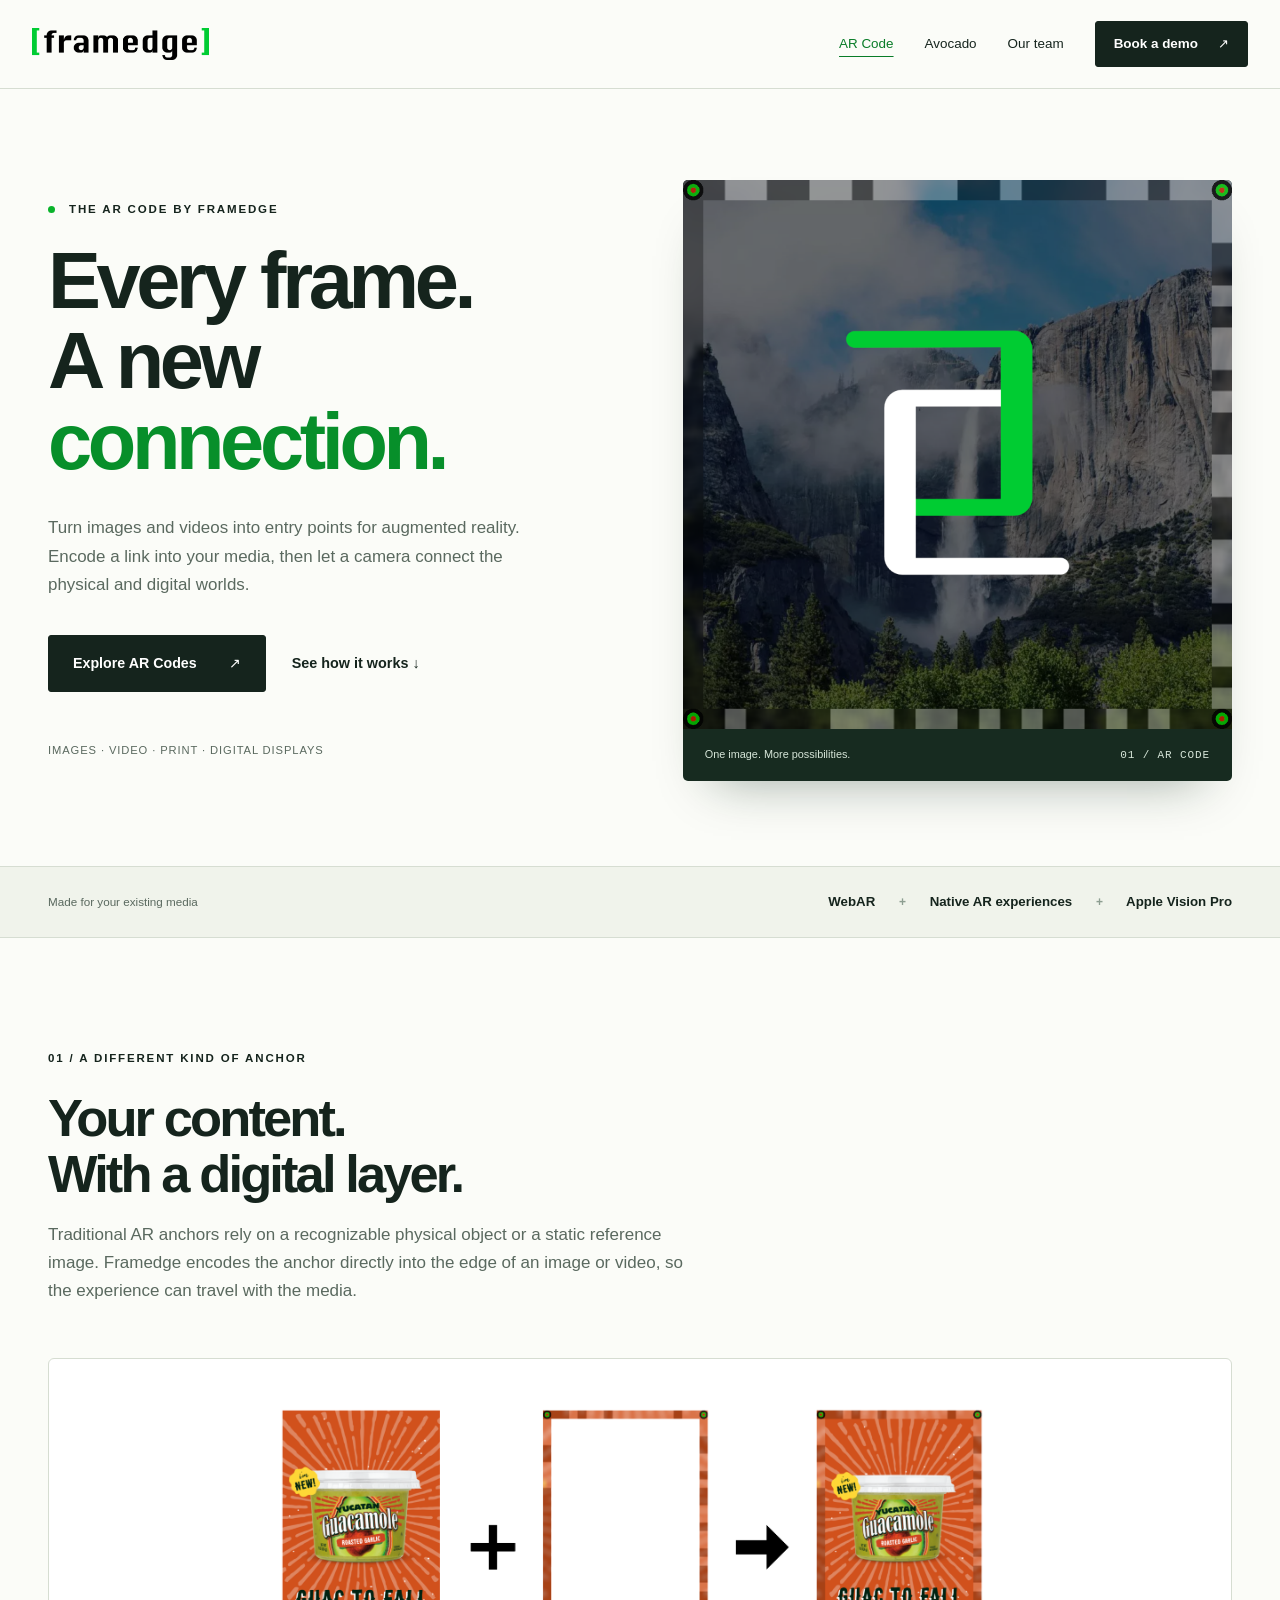
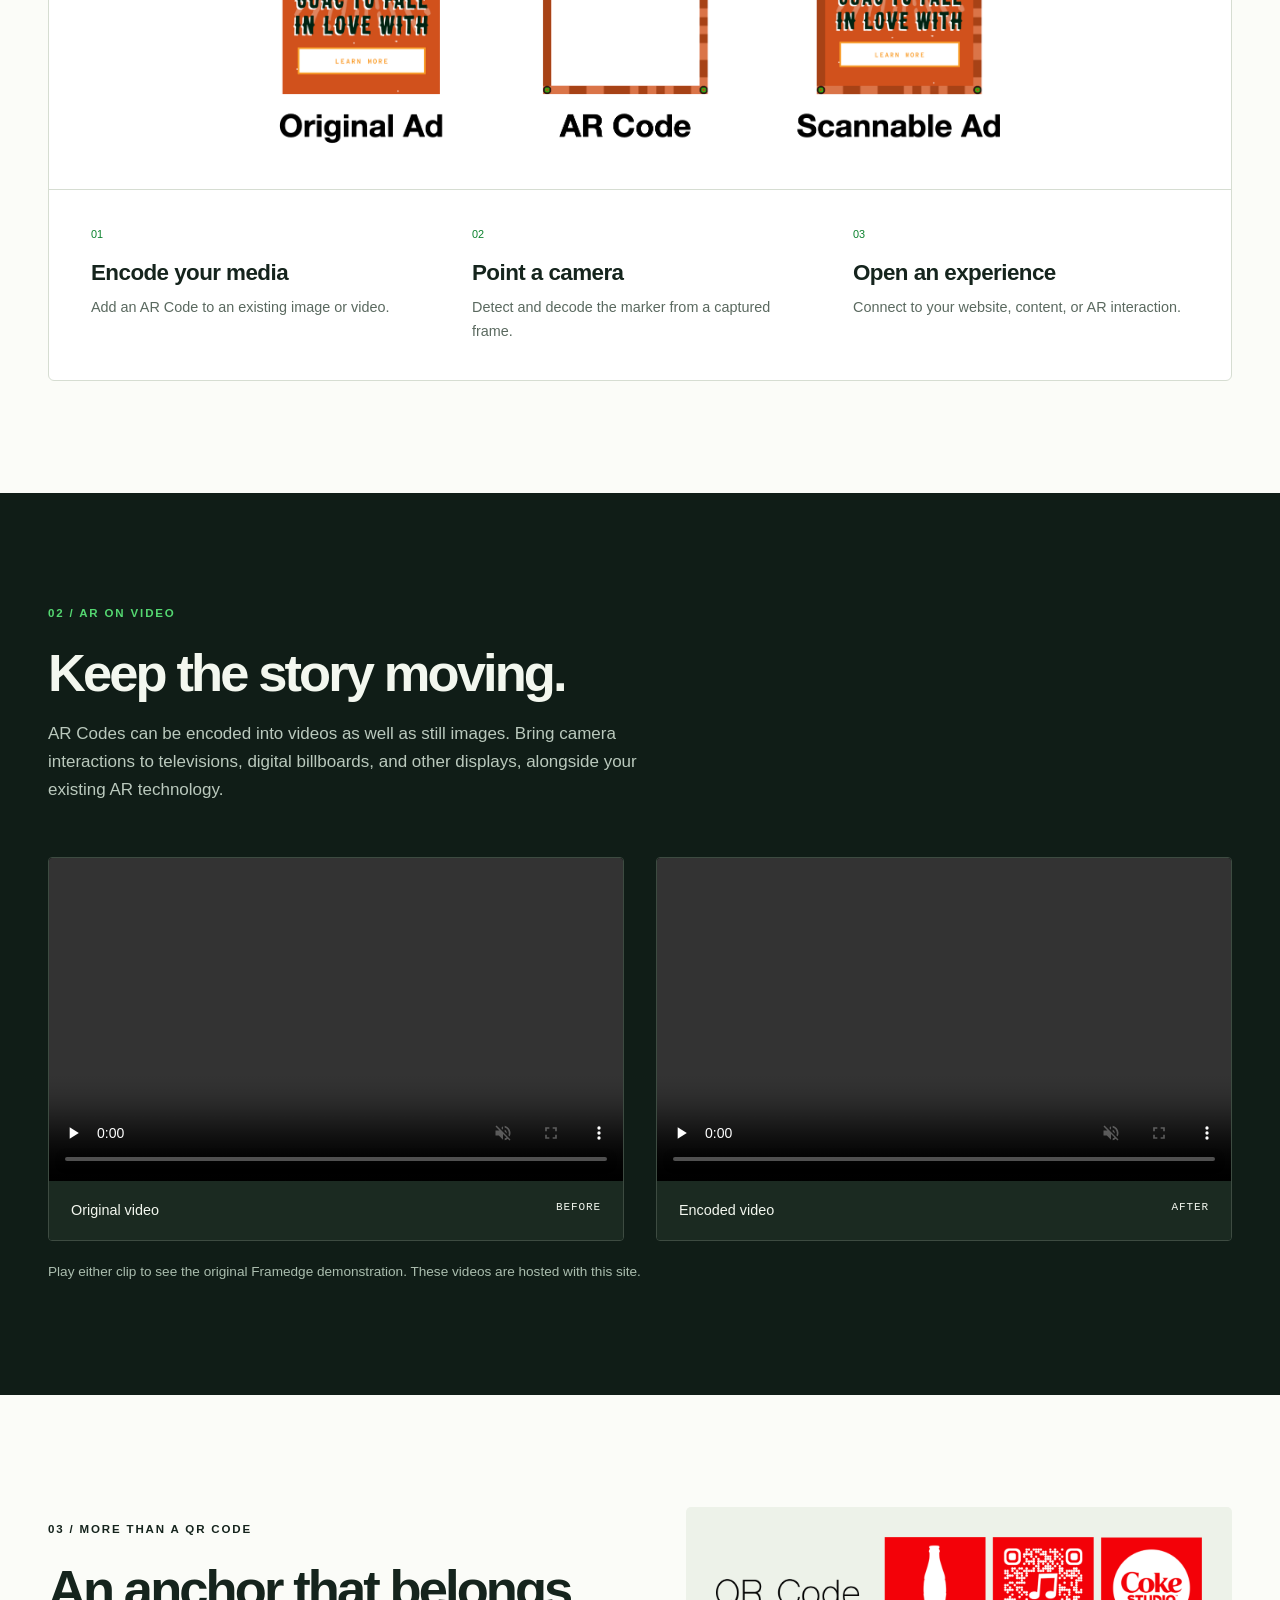
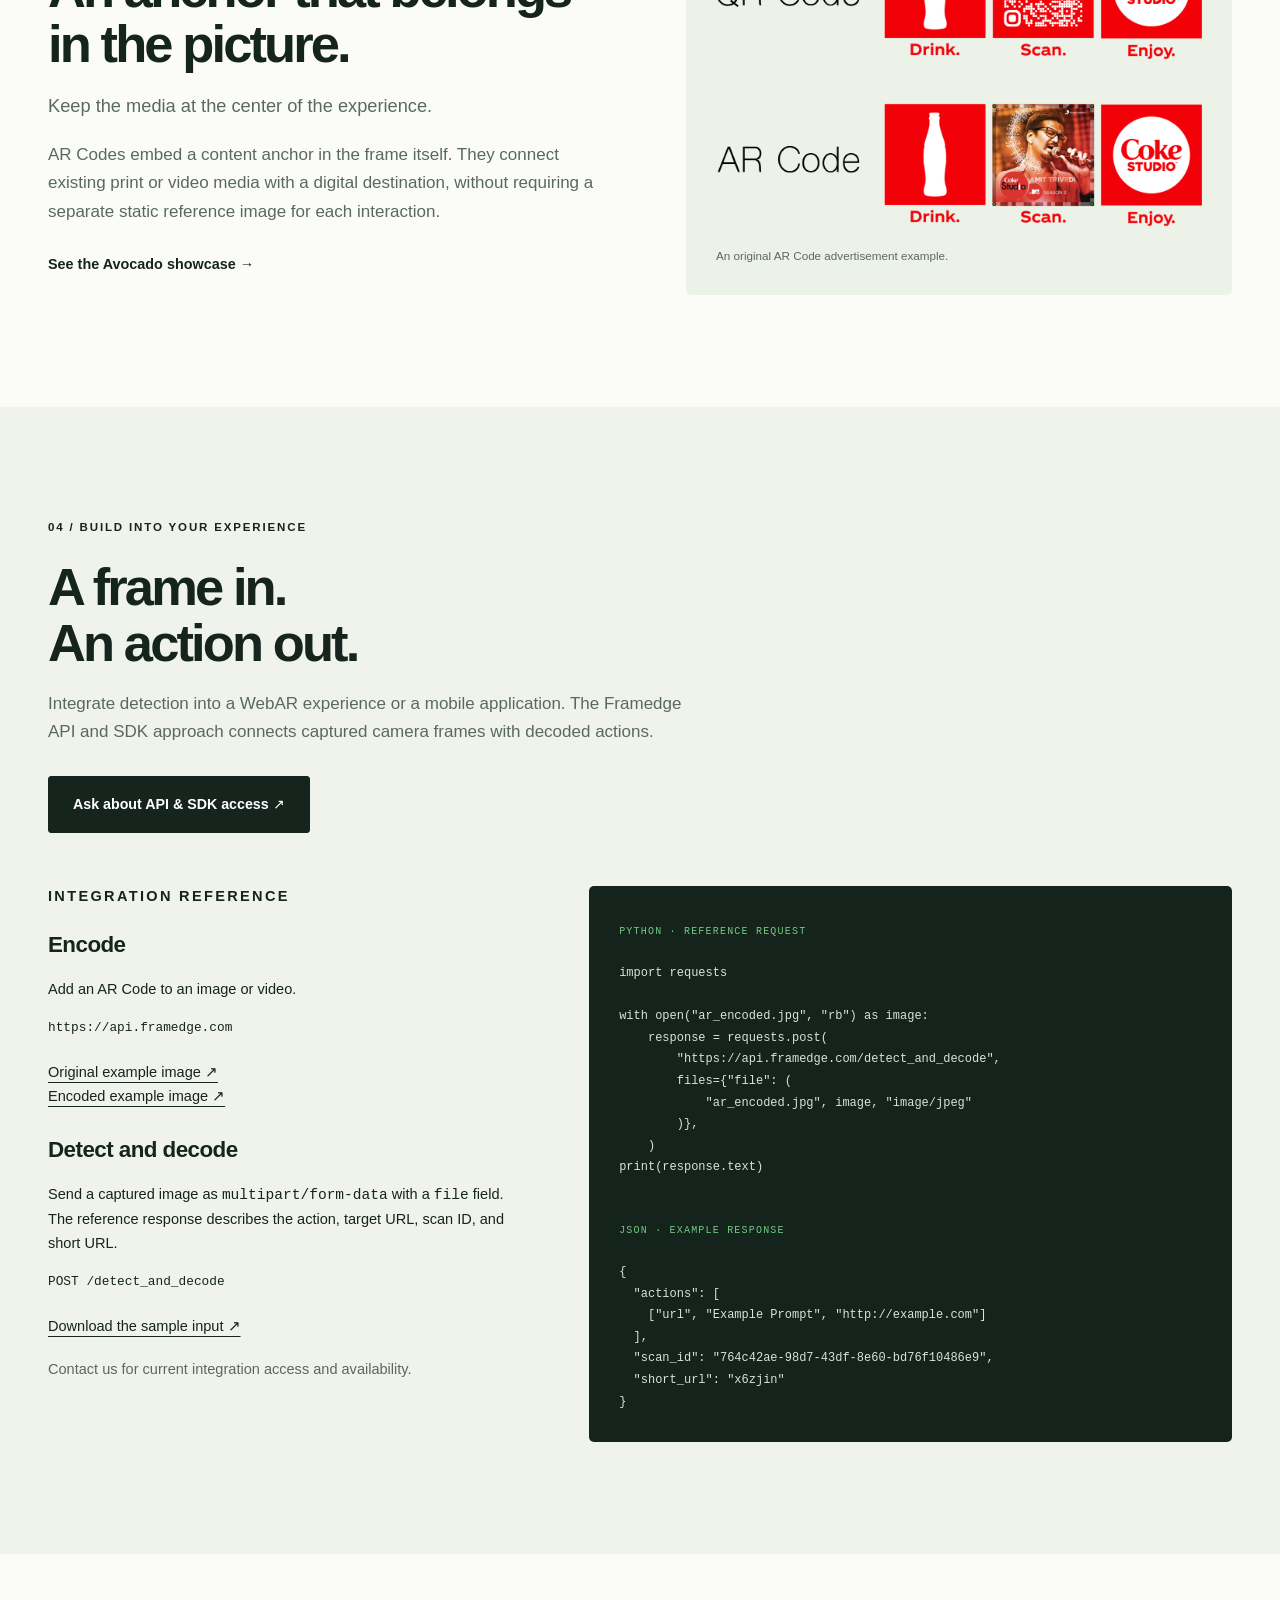
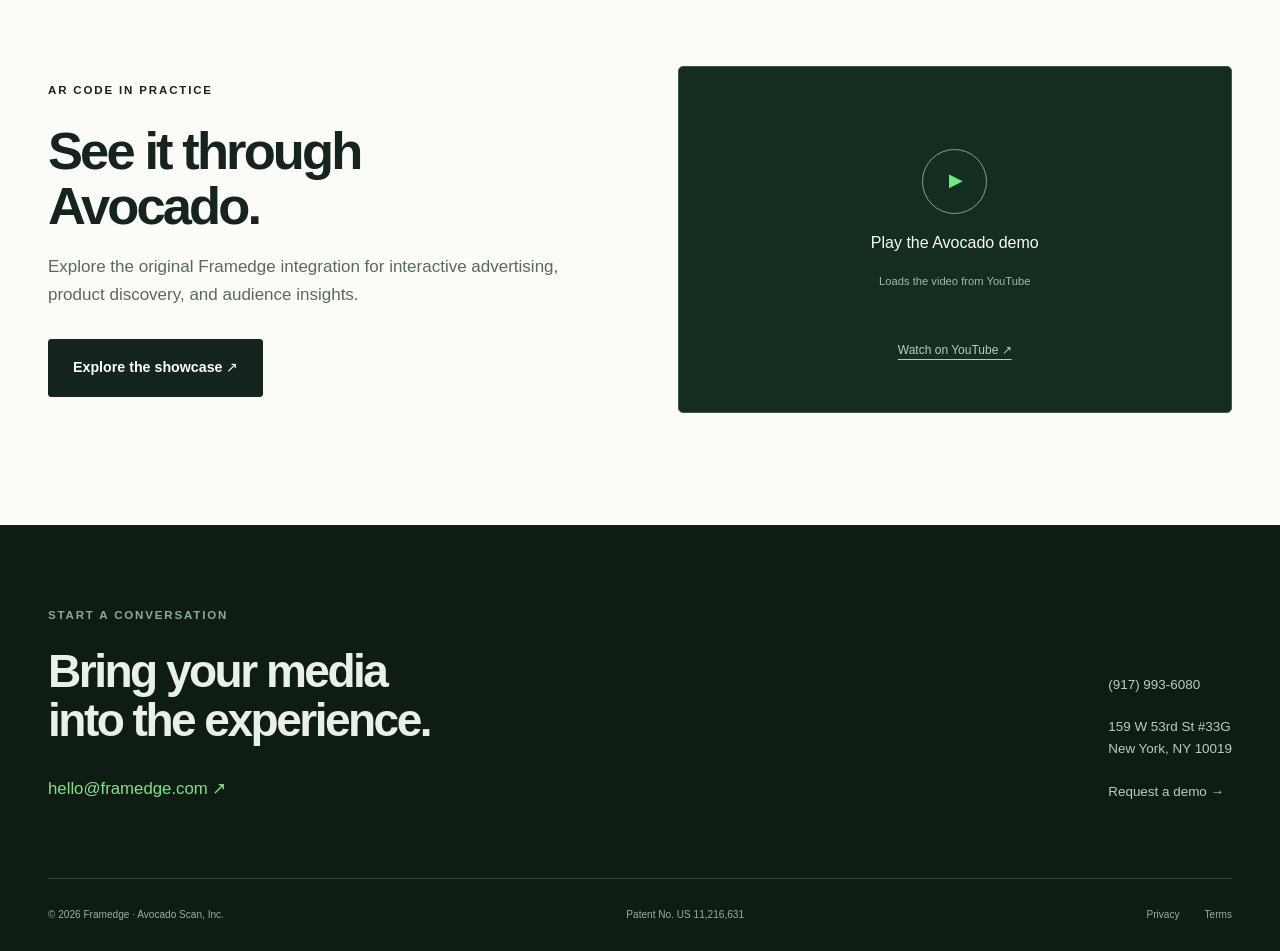
==== index.html @ f7876677 "Migrate Framedge website from Squarespace to static GitHub Pages" ====
<!doctype html>
<html lang="en"><head><meta charset="utf-8"><meta name="viewport" content="width=device-width,initial-scale=1">
<title>Framedge — The AR Code</title><meta name="description" content="Connect images, videos, and physical media to digital experiences with Framedge AR Codes.">
<link rel="canonical" href="https://framedge.com/"><meta property="og:title" content="Framedge — The AR Code"><meta property="og:description" content="Connect images, videos, and physical media to digital experiences with Framedge AR Codes."><meta property="og:type" content="website"><meta property="og:url" content="https://framedge.com/"><meta property="og:image" content="https://framedge.com/assets/348a2858-framedge.png">
<meta name="theme-color" content="#101d17"><link rel="icon" href="./assets/favicon.svg" type="image/svg+xml"><link rel="stylesheet" href="./assets/site.css"><script src="./assets/site.js" defer></script></head>
<body><a class="skip" href="#main">Skip to content</a><header class="site-header"><div class="nav-wrap"><a class="brand" href="./" aria-label="Framedge home"><img src="./assets/edf0d849-fram.png" alt="Framedge" width="177" height="32"></a><button class="menu-toggle" aria-expanded="false" aria-controls="main-nav">Menu <span aria-hidden="true">＋</span></button><nav id="main-nav" aria-label="Main navigation"><a href="./" aria-current="page">AR Code</a><a href="./avocado/">Avocado</a><a href="./team/">Our team</a><a class="button small" href="./demo/">Book a demo <span aria-hidden="true">↗</span></a></nav></div></header>
<main id="main" class="">
<section class="hero wrap"><div class="hero-copy"><p class="eyebrow"><span class="status-dot"></span> The AR Code by Framedge</p><h1>Every frame.<br>A new <em>connection.</em></h1><p class="hero-lead">Turn images and videos into entry points for augmented reality. Encode a link into your media, then let a camera connect the physical and digital worlds.</p><div class="actions"><a class="button" href="./demo/">Explore AR Codes <span aria-hidden="true">↗</span></a><a class="text-link" href="#how-it-works">See how it works <span aria-hidden="true">↓</span></a></div><div class="hero-note">Images · Video · Print · Digital displays</div></div><figure class="hero-visual"><img class="hero-image" src="./assets/348a2858-framedge.png" alt="AR Code example over a Yosemite landscape" loading="eager" decoding="async"><figcaption><span class="scan-corner"></span><span>One image. More possibilities.</span><span class="mono">01 / AR CODE</span></figcaption></figure></section>
<div class="compatibility"><div class="wrap"><span>Made for your existing media</span><p>WebAR <b>+</b> Native AR experiences <b>+</b> Apple Vision Pro</p></div></div>
<section id="how-it-works" class="section wrap"><div class="section-intro"><p class="eyebrow">01 / A different kind of anchor</p><h2>Your content.<br>With a digital layer.</h2><p>Traditional AR anchors rely on a recognizable physical object or a static reference image. Framedge encodes the anchor directly into the edge of an image or video, so the experience can travel with the media.</p></div><div class="diagram-panel"><img class="" src="./assets/99aceecc-arcode_diagram.001.png" alt="AR Code diagram showing visual encoding in the edge of a frame" loading="lazy" decoding="async"><div class="steps"><div><span>01</span><h3>Encode your media</h3><p>Add an AR Code to an existing image or video.</p></div><div><span>02</span><h3>Point a camera</h3><p>Detect and decode the marker from a captured frame.</p></div><div><span>03</span><h3>Open an experience</h3><p>Connect to your website, content, or AR interaction.</p></div></div></div></section>
<section class="section dark"><div class="wrap"><div class="section-intro wide"><p class="eyebrow">02 / AR on video</p><h2>Keep the story moving.</h2><p>AR Codes can be encoded into videos as well as still images. Bring camera interactions to televisions, digital billboards, and other displays, alongside your existing AR technology.</p></div><div class="comparison"><figure><video controls muted loop playsinline preload="none" aria-label="Original demonstration video"><source src="./assets/original-demo.mp4" type="video/mp4"></video><figcaption><span>Original video</span><span class="mono">BEFORE</span></figcaption></figure><figure><video controls muted loop playsinline preload="none" aria-label="The same demonstration with an AR Code"><source src="./assets/encoded-demo.mp4" type="video/mp4"></video><figcaption><span>Encoded video</span><span class="mono">AFTER</span></figcaption></figure></div><p class="media-note">Play either clip to see the original Framedge demonstration. These videos are hosted with this site.</p></div></section>
<section class="section wrap split"><div><p class="eyebrow">03 / More than a QR Code</p><h2>An anchor that belongs<br>in the picture.</h2><p class="lead">Keep the media at the center of the experience.</p><p>AR Codes embed a content anchor in the frame itself. They connect existing print or video media with a digital destination, without requiring a separate static reference image for each interaction.</p><a class="text-link" href="./avocado/">See the Avocado showcase →</a></div><figure class="light-panel"><img class="" src="./assets/918d2b0e-coke_ad.png" alt="An advertisement with an AR Code encoded around its border" loading="lazy" decoding="async"><figcaption>An original AR Code advertisement example.</figcaption></figure></section>
<section id="integration" class="section muted"><div class="wrap"><div class="section-intro"><p class="eyebrow">04 / Build into your experience</p><h2>A frame in.<br>An action out.</h2><p>Integrate detection into a WebAR experience or a mobile application. The Framedge API and SDK approach connects captured camera frames with decoded actions.</p><a class="button" href="./demo/">Ask about API & SDK access ↗</a></div><div class="reference"><div><p class="eyebrow">Integration reference</p><h3>Encode</h3><p>Add an AR Code to an image or video.</p><code>https://api.framedge.com</code><p><a href="./s/coke.jpg">Original example image ↗</a><br><a href="./s/coke_encoded.png">Encoded example image ↗</a></p><h3>Detect and decode</h3><p>Send a captured image as <code>multipart/form-data</code> with a <code>file</code> field. The reference response describes the action, target URL, scan ID, and short URL.</p><code>POST /detect_and_decode</code><p><a href="./s/ar_encoded.jpg">Download the sample input ↗</a></p><p class="small-note">Contact us for current integration access and availability.</p></div><div class="code-panel"><span class="code-label">PYTHON · REFERENCE REQUEST</span><pre><code>import requests

with open("ar_encoded.jpg", "rb") as image:
    response = requests.post(
        "https://api.framedge.com/detect_and_decode",
        files={"file": (
            "ar_encoded.jpg", image, "image/jpeg"
        )},
    )
print(response.text)</code></pre><span class="code-label">JSON · EXAMPLE RESPONSE</span><pre><code>{
  "actions": [
    ["url", "Example Prompt", "http://example.com"]
  ],
  "scan_id": "764c42ae-98d7-43df-8e60-bd76f10486e9",
  "short_url": "x6zjin"
}</code></pre></div></div></div></section>
<section class="section wrap showcase"><div><p class="eyebrow">AR Code in practice</p><h2>See it through<br>Avocado.</h2><p>Explore the original Framedge integration for interactive advertising, product discovery, and audience insights.</p><a class="button" href="./avocado/">Explore the showcase ↗</a></div><div class="youtube-facade" data-video="AAeJIdWyFF8"><button class="play-demo" type="button"><span class="play-icon" aria-hidden="true">▶</span><span>Play the Avocado demo</span><small>Loads the video from YouTube</small></button><a href="https://www.youtube.com/watch?v=AAeJIdWyFF8" target="_blank" rel="noopener">Watch on YouTube ↗</a></div></section>
</main>
<footer class="site-footer"><div class="footer-top"><div><p class="eyebrow">Start a conversation</p><h2>Bring your media<br>into the experience.</h2><a class="footer-email" href="mailto:hello@framedge.com">hello@framedge.com ↗</a></div><div class="footer-contact"><a href="tel:+19179936080">(917) 993-6080</a><p>159 W 53rd St #33G<br>New York, NY 10019</p><a href="./demo/">Request a demo →</a></div></div><div class="footer-bottom"><span>© 2026 Framedge · Avocado Scan, Inc.</span><span>Patent No. US 11,216,631</span><div><a href="./privacy/">Privacy</a><a href="./terms/">Terms</a></div></div></footer></body></html>
---- assets/site.css ----
@font-face{font-family:system-fallback;src:local("Arial");font-display:swap}
:root{--ink:#15241d;--green:#00ce29;--paper:#fbfcf8;--muted:#f0f3eb;--line:#d6ddd2;--soft:#5a695f;--dark:#101d17;--max:1240px}*{box-sizing:border-box}html{scroll-behavior:smooth;scroll-padding-top:100px}body{margin:0;background:var(--paper);color:var(--ink);font:17px/1.65 -apple-system,BlinkMacSystemFont,"Segoe UI",sans-serif;-webkit-font-smoothing:antialiased}a{color:inherit;text-decoration-thickness:1px;text-underline-offset:5px}button,input,textarea{font:inherit}button,a,input,textarea,summary{-webkit-tap-highlight-color:transparent}button,a{touch-action:manipulation}a:focus-visible,button:focus-visible,summary:focus-visible,input:focus-visible,textarea:focus-visible{outline:3px solid #16833a;outline-offset:5px}img,video{max-width:100%;height:auto;display:block}figure{margin:0}h1,h2,h3,p{margin:0}h1,h2,h3{line-height:1.06;letter-spacing:-.055em;font-weight:600}h1{font-size:clamp(3.6rem,6.2vw,6.4rem);line-height:1.01}h2{font-size:clamp(2.4rem,4.1vw,4.2rem)}h3{font-size:1.4rem;line-height:1.22;letter-spacing:-.025em}p{margin-top:1.2rem}em{font-style:normal;color:#078f2a}.wrap{width:min(var(--max),calc(100% - 96px));margin-inline:auto}.section{padding-block:112px}.eyebrow{font-size:.72rem;font-weight:650;letter-spacing:.16em;text-transform:uppercase;line-height:1.5;margin:0 0 23px}.mono{font:11px/1.5 ui-monospace,SFMono-Regular,monospace;letter-spacing:.08em}.lead,.hero-lead{font-size:1.14rem;line-height:1.7;color:var(--soft);max-width:600px}.small-note,.media-note{font-size:.85rem;color:var(--soft)}.skip{position:fixed;left:20px;top:-100px;background:var(--ink);color:white;padding:12px 20px;z-index:100}.skip:focus{top:12px}.site-header{position:sticky;top:0;z-index:30;border-bottom:1px solid var(--line);background:rgba(251,252,248,.96);backdrop-filter:blur(12px)}.nav-wrap{width:min(1344px,calc(100% - 64px));margin:auto;min-height:88px;display:flex;align-items:center;justify-content:space-between;gap:30px}.brand{display:block;flex:none}.brand img{width:177px;height:auto}.site-header nav{display:flex;align-items:center;gap:31px}.site-header nav>a{font-size:.84rem;text-decoration:none}.site-header nav>a:not(.button):hover,.site-header nav>a[aria-current=page]:not(.button){color:#087c28;text-decoration:underline;text-underline-offset:8px}.button{display:inline-flex;align-items:center;justify-content:space-between;gap:32px;border:1px solid var(--ink);background:var(--ink);color:white;text-decoration:none;padding:17px 24px;border-radius:3px;font-size:.89rem;line-height:1.5;font-weight:550;cursor:pointer}.button:hover{background:#1c422b;border-color:#1c422b}.button.small{padding:12px 18px;gap:20px}.text-link{display:inline-block;font-size:.9rem;font-weight:550;text-decoration:none;padding-block:5px}.text-link:hover{text-decoration:underline}.menu-toggle{display:none}.hero{display:grid;grid-template-columns:1.05fr 1fr;align-items:center;gap:58px;padding-block:88px 82px;min-height:740px}.hero-copy{padding-block:24px}.hero .hero-lead{max-width:520px;margin-top:32px;font-size:1.06rem}.actions{display:flex;align-items:center;gap:26px;flex-wrap:wrap;margin-top:35px}.hero-note{margin-top:49px;font-size:.7rem;color:var(--soft);letter-spacing:.08em;text-transform:uppercase}.status-dot{display:inline-block;width:7px;height:7px;background:#09b32b;border-radius:50%;margin-right:9px}.hero-visual{background:#172b20;border-radius:5px;overflow:hidden;position:relative;box-shadow:0 28px 50px -30px #0c271967}.hero-image{width:100%;aspect-ratio:1/1;object-fit:cover}.hero-visual figcaption{display:flex;justify-content:space-between;gap:20px;align-items:center;padding:17px 22px;color:#d7e6d9;font-size:.68rem}.scan-corner{display:none}.compatibility{background:var(--muted);border-block:1px solid var(--line);padding-block:24px}.compatibility>.wrap{display:flex;align-items:center;justify-content:space-between;gap:25px}.compatibility span{font-size:.73rem;color:var(--soft)}.compatibility p{margin:0;font-size:.83rem;font-weight:550}.compatibility b{color:#8d9e91;font-size:.75rem;padding-inline:20px}.section-intro{max-width:730px;margin-bottom:53px}.section-intro p:not(.eyebrow){max-width:650px;color:var(--soft)}.section-intro.wide{max-width:850px}.section-intro .button{margin-top:30px}.diagram-panel{border:1px solid var(--line);background:#fff;border-radius:6px;overflow:hidden}.diagram-panel>img{width:100%;max-height:430px;object-fit:contain;padding:40px 55px}.steps{display:grid;grid-template-columns:repeat(3,1fr);border-top:1px solid var(--line);padding:36px 42px;gap:45px}.steps span{font-size:.68rem;color:#0b822d;display:block;margin-bottom:15px}.steps p{font-size:.9rem;color:var(--soft);margin-top:10px}.dark{background:var(--dark);color:#f3f7ef}.dark .eyebrow{color:#54d771}.dark .section-intro p:not(.eyebrow){color:#bac9bd}.comparison{display:grid;grid-template-columns:1fr 1fr;gap:32px}.comparison figure{border:1px solid #3d4b41;border-radius:4px;overflow:hidden}.comparison video{width:100%;aspect-ratio:16/9;object-fit:contain;background:#060c08}.comparison figcaption{display:flex;justify-content:space-between;padding:18px 22px;font-size:.9rem;background:#1b2a21}.dark .media-note{color:#aabdae}.split{display:grid;grid-template-columns:1fr 1fr;gap:92px;align-items:center}.split p:not(.eyebrow){max-width:560px;color:var(--soft)}.split .text-link{margin-top:22px}.light-panel{background:#edf2e9;border-radius:5px;padding:30px}.light-panel img{width:100%;max-height:520px;object-fit:contain}.light-panel figcaption{font-size:.73rem;margin-top:20px;color:var(--soft)}.muted{background:var(--muted)}.reference{display:grid;grid-template-columns:.85fr 1.15fr;gap:66px;align-items:start}.reference h3{margin-top:28px}.reference h3:first-of-type{margin-top:12px}.reference p{font-size:.91rem}.reference>div>code{display:inline-block;font-size:.8rem;margin-top:16px;overflow-wrap:anywhere}.code-panel{min-width:0;border-radius:5px;background:#14231b;color:#d6e5d7;padding:29px 30px}.code-label{font:10px ui-monospace,SFMono-Regular,monospace;color:#72ca83;letter-spacing:.12em}.code-panel pre{font:12px/1.8 ui-monospace,SFMono-Regular,monospace;overflow-x:auto;margin:20px 0 35px}.code-panel pre:last-child{margin-bottom:0}.showcase{display:grid;grid-template-columns:1fr 1fr;gap:75px;align-items:center}.showcase p:not(.eyebrow){color:var(--soft)}.showcase .button{margin-top:30px}.youtube-facade{background:#152d20;min-height:320px;border:1px solid #3a5b43;display:flex;flex-direction:column;align-items:center;justify-content:center;gap:20px;aspect-ratio:16/10;border-radius:5px;overflow:hidden}.play-demo{border:0;background:none;color:#f5fff3;display:grid;justify-items:center;gap:16px;padding:30px;cursor:pointer;font-size:1rem}.play-demo small{font-size:.7rem;color:#a4b8a8}.play-icon{display:grid;place-items:center;width:65px;height:65px;border-radius:50%;border:1px solid #7aab84;color:#66ef7b;font-size:18px;padding-left:3px}.youtube-facade>a{font-size:.75rem;color:#b6ceb9}.youtube-facade iframe{width:100%;height:100%;min-height:320px;border:0;aspect-ratio:16/9}.site-footer{background:#0e1c14;color:#e9f0e6;padding:82px max(48px,calc((100% - var(--max))/2)) 0}.footer-top{display:flex;justify-content:space-between;gap:70px;padding-bottom:75px}.site-footer h2{font-size:clamp(2.2rem,3.6vw,3.8rem)}.site-footer .eyebrow{color:#8aad91}.footer-email{display:inline-block;margin-top:30px;font-size:1.05rem;text-decoration:none;color:#81e18c}.footer-contact{align-self:end;font-size:.84rem;color:#becbbd}.footer-contact>a{text-decoration:none}.footer-contact>p{margin:20px 0}.footer-bottom{border-top:1px solid #344437;display:flex;align-items:center;justify-content:space-between;gap:20px;padding-block:28px;font-size:.63rem;color:#9eae9e}.footer-bottom>div{display:flex;gap:25px}.footer-bottom a{text-decoration:none}.page-hero{padding-block:95px 75px}.page-hero .hero-lead{margin-top:28px}.people-grid{display:grid;grid-template-columns:repeat(2,1fr);gap:78px 65px;padding-bottom:110px}.person>img{width:100%;height:430px;object-fit:cover;object-position:center 28%;background:#e5e9e1;border-radius:4px;margin-bottom:29px}.person .eyebrow{margin-bottom:10px}.person h2{font-size:2.15rem}.person p:not(.eyebrow){font-size:.95rem;color:var(--soft);max-width:540px}.person .text-link{margin-top:14px}.contact-layout{display:grid;grid-template-columns:1fr 1fr;gap:100px;padding-bottom:110px}.contact-layout h2{font-size:2.4rem}.contact-layout p{color:var(--soft)}.contact-mail{display:block;font-size:1.1rem;margin-top:25px;text-decoration:none;color:#087c28}.contact-layout form{padding:35px;background:var(--muted);border-radius:4px;display:flex;flex-direction:column}.contact-layout label{font-size:.77rem;letter-spacing:.015em;font-weight:600;margin-bottom:8px}.contact-layout input,.contact-layout textarea{width:100%;background:var(--paper);border:1px solid #b9c4b6;border-radius:2px;padding:12px;color:var(--ink);margin-bottom:24px;min-height:47px}.contact-layout textarea{resize:vertical}.contact-layout .button{align-self:flex-start}.contact-layout .small-note{font-size:.73rem}.avocado-hero{display:grid;grid-template-columns:1fr .85fr;gap:70px;align-items:center}.avocado-hero>img{width:100%;background:#f0f3eb;border-radius:5px;padding:15px}.three-columns{display:grid;grid-template-columns:repeat(3,1fr);gap:55px}.three-columns h2{font-size:2.3rem}.three-columns p:not(.eyebrow){font-size:.95rem;color:var(--soft)}.gallery-intro{max-width:650px;color:var(--soft)}.gallery{display:grid;grid-template-columns:repeat(3,1fr);gap:20px;margin-top:42px;align-items:start}.gallery a{display:block;background:#fff;border:1px solid #dce3d6;border-radius:4px;overflow:hidden}.gallery img{width:100%;aspect-ratio:4/3;object-fit:contain;padding:14px;transition:transform .2s}.gallery a:hover img{transform:scale(1.035)}.faq{max-width:900px}.faq h2{margin-bottom:40px}.faq details{border-top:1px solid var(--line);padding:22px 0}.faq details:last-of-type{border-bottom:1px solid var(--line)}.faq summary{font-size:1.05rem;font-weight:550;cursor:pointer}.faq details p{color:var(--soft);font-size:.95rem}.legal{max-width:850px;padding-block:85px 110px}.legal h1{font-size:clamp(2.7rem,5vw,4.5rem);margin-bottom:35px}.legal p,.legal li{font-size:.95rem}.legal p{margin-top:20px}.legal a{overflow-wrap:anywhere}.legal li p{margin-top:5px}
@media(min-width:1500px){.hero{min-height:800px;padding-block:115px}.hero-visual{max-width:560px}}
@media(max-width:1050px){.wrap{width:calc(100% - 64px)}.hero{gap:35px;min-height:650px;padding-block:65px}.hero h1{font-size:4.8rem}.hero .hero-lead{font-size:.98rem}.site-header nav{gap:22px}.hero-note{margin-top:30px}.hero-visual figcaption .mono{display:none}.section{padding-block:85px}.split,.showcase,.reference{gap:45px}.person>img{height:370px}.contact-layout{gap:50px}.avocado-hero{gap:40px}.three-columns{gap:30px}.three-columns h2{font-size:2rem}.compatibility b{padding-inline:11px}.footer-bottom{flex-wrap:wrap}}
@media(max-width:760px){body{font-size:16px}.wrap{width:calc(100% - 40px)}.nav-wrap{width:calc(100% - 40px);min-height:74px}.brand img{width:148px}.menu-toggle{display:flex;align-items:center;gap:16px;border:0;background:transparent;padding:10px 0;font-size:.82rem}.menu-toggle span{font-size:22px}.site-header nav{display:none;position:absolute;top:74px;left:0;right:0;background:var(--paper);border-bottom:1px solid var(--line);padding:20px;flex-direction:column;align-items:stretch;gap:20px}.site-header nav.open{display:flex}.site-header nav>a:not(.button){padding:5px}.hero{grid-template-columns:1fr;gap:40px;min-height:0;padding-block:48px}.hero-copy{padding-block:0}.hero h1{font-size:clamp(3.7rem,11vw,5.8rem)}.hero .hero-lead{margin-top:26px;max-width:550px}.eyebrow{font-size:.63rem;margin-bottom:20px}.actions{gap:17px;margin-top:27px}.button{padding:15px 20px;font-size:.8rem;gap:24px}.text-link{font-size:.8rem}.hero-note{margin-top:28px;font-size:.62rem}.hero-visual{max-width:580px;width:100%;margin:auto}.hero-visual figcaption{font-size:.62rem;padding:14px 17px}.compatibility>.wrap{flex-direction:column;align-items:flex-start;gap:8px}.compatibility{padding-block:20px}.compatibility p{font-size:.71rem}.compatibility b{padding-inline:9px}.section{padding-block:65px}.section-intro{margin-bottom:30px}h2{font-size:2.55rem}.diagram-panel>img{padding:23px 10px}.steps{grid-template-columns:1fr;gap:26px;padding:26px}.steps span{margin-bottom:8px}.steps h3{font-size:1.15rem}.steps p{margin-top:6px}.comparison{grid-template-columns:1fr;gap:25px}.comparison figcaption{padding:15px 17px;font-size:.8rem}.split,.showcase,.reference,.avocado-hero,.contact-layout{grid-template-columns:1fr;gap:36px}.split>div>h2 br{display:none}.light-panel{padding:22px}.code-panel{padding:23px 20px}.code-panel pre{font-size:10px}.youtube-facade{min-height:250px}.youtube-facade iframe{min-height:250px}.site-footer{padding:58px 20px 0}.footer-top{flex-direction:column;gap:40px;padding-bottom:45px}.footer-contact{align-self:start}.footer-bottom{align-items:start;flex-direction:column;gap:14px;padding-block:25px}.footer-email{font-size:1rem}.page-hero{padding-block:60px 45px}.page-hero h1{font-size:3.7rem}.people-grid{grid-template-columns:1fr;gap:50px;padding-bottom:70px}.person>img{height:auto;max-height:520px;aspect-ratio:1.1;object-fit:cover}.person h2{font-size:2rem}.contact-layout{padding-bottom:70px}.contact-layout form{padding:25px 20px}.three-columns{grid-template-columns:1fr;gap:38px}.three-columns h2{font-size:2.3rem}.gallery{grid-template-columns:1fr 1fr;gap:12px}.gallery img{padding:8px}.legal{padding-block:60px 75px}.faq summary{font-size:.98rem}.hero-lead{font-size:1rem}.avocado-hero>img{max-height:350px;object-fit:contain}}
@media(prefers-reduced-motion:reduce){html{scroll-behavior:auto}*,*::before,*::after{transition:none!important;animation:none!important}}
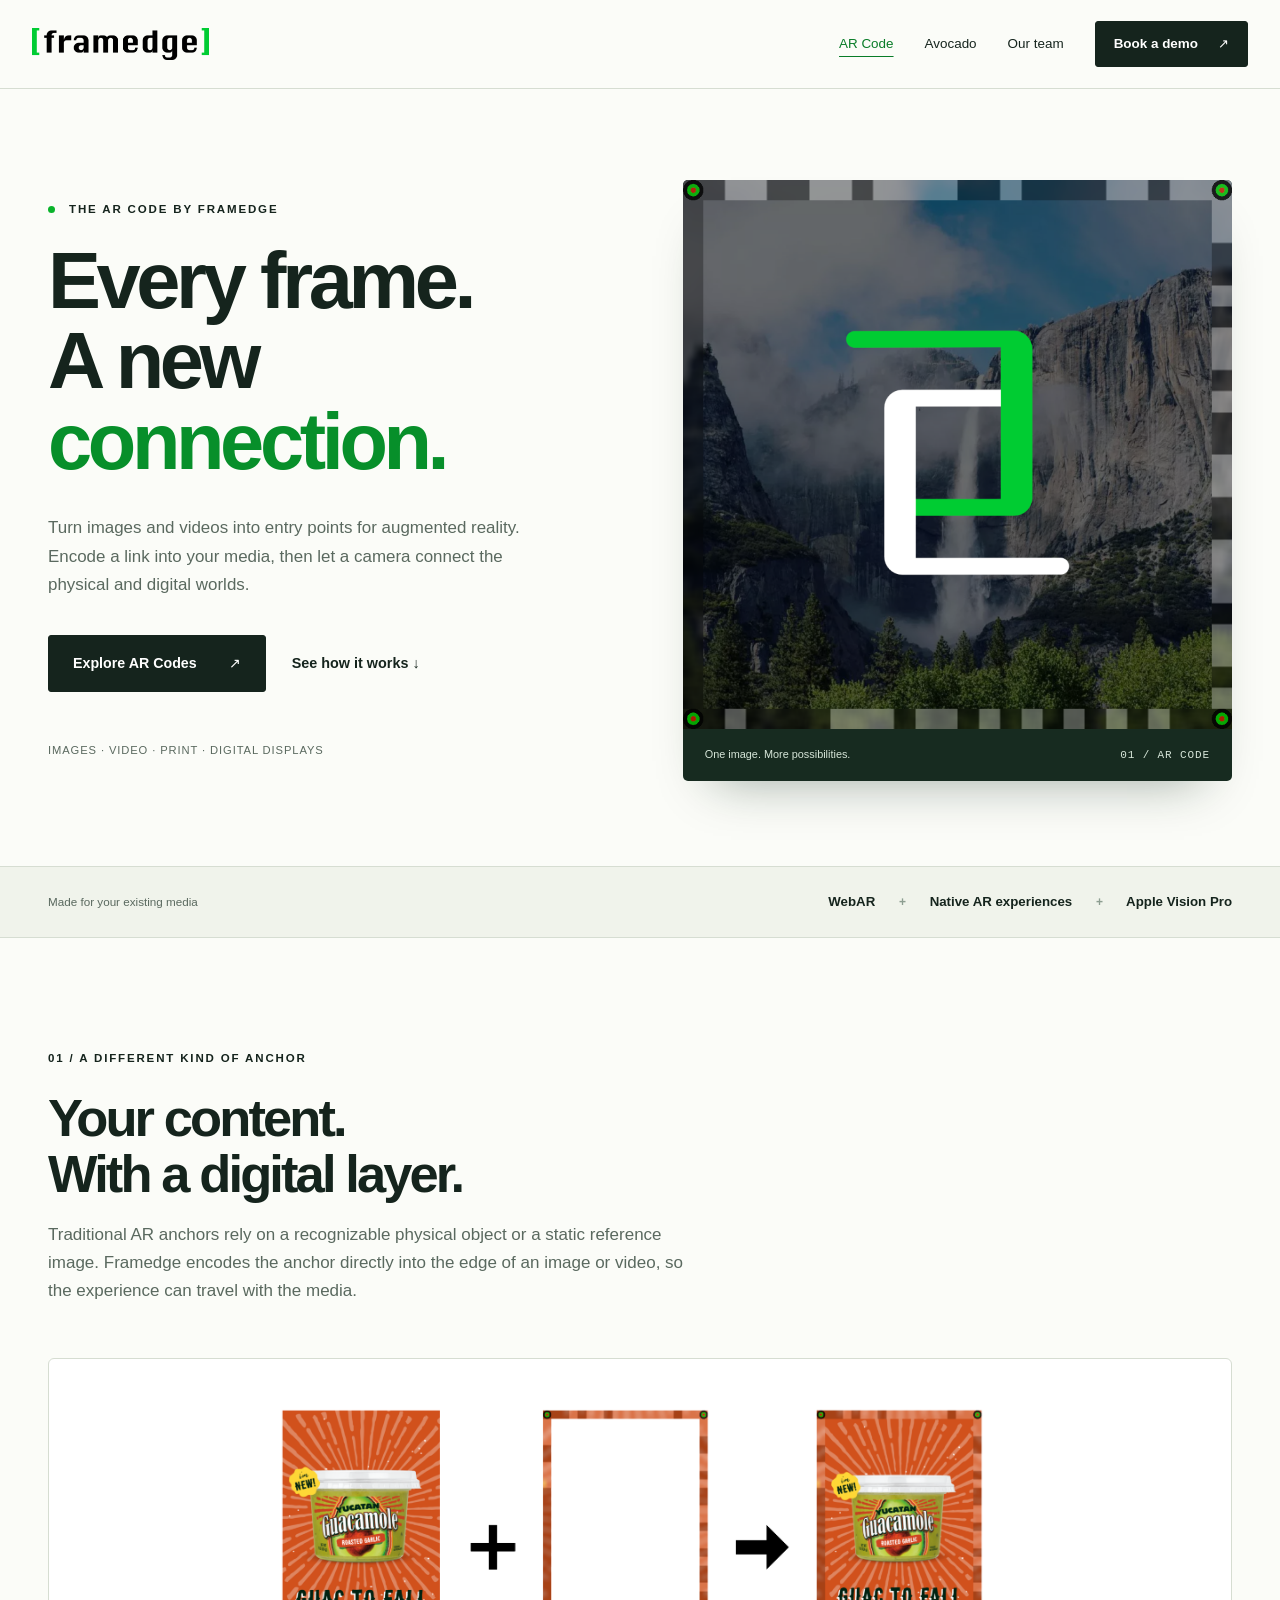
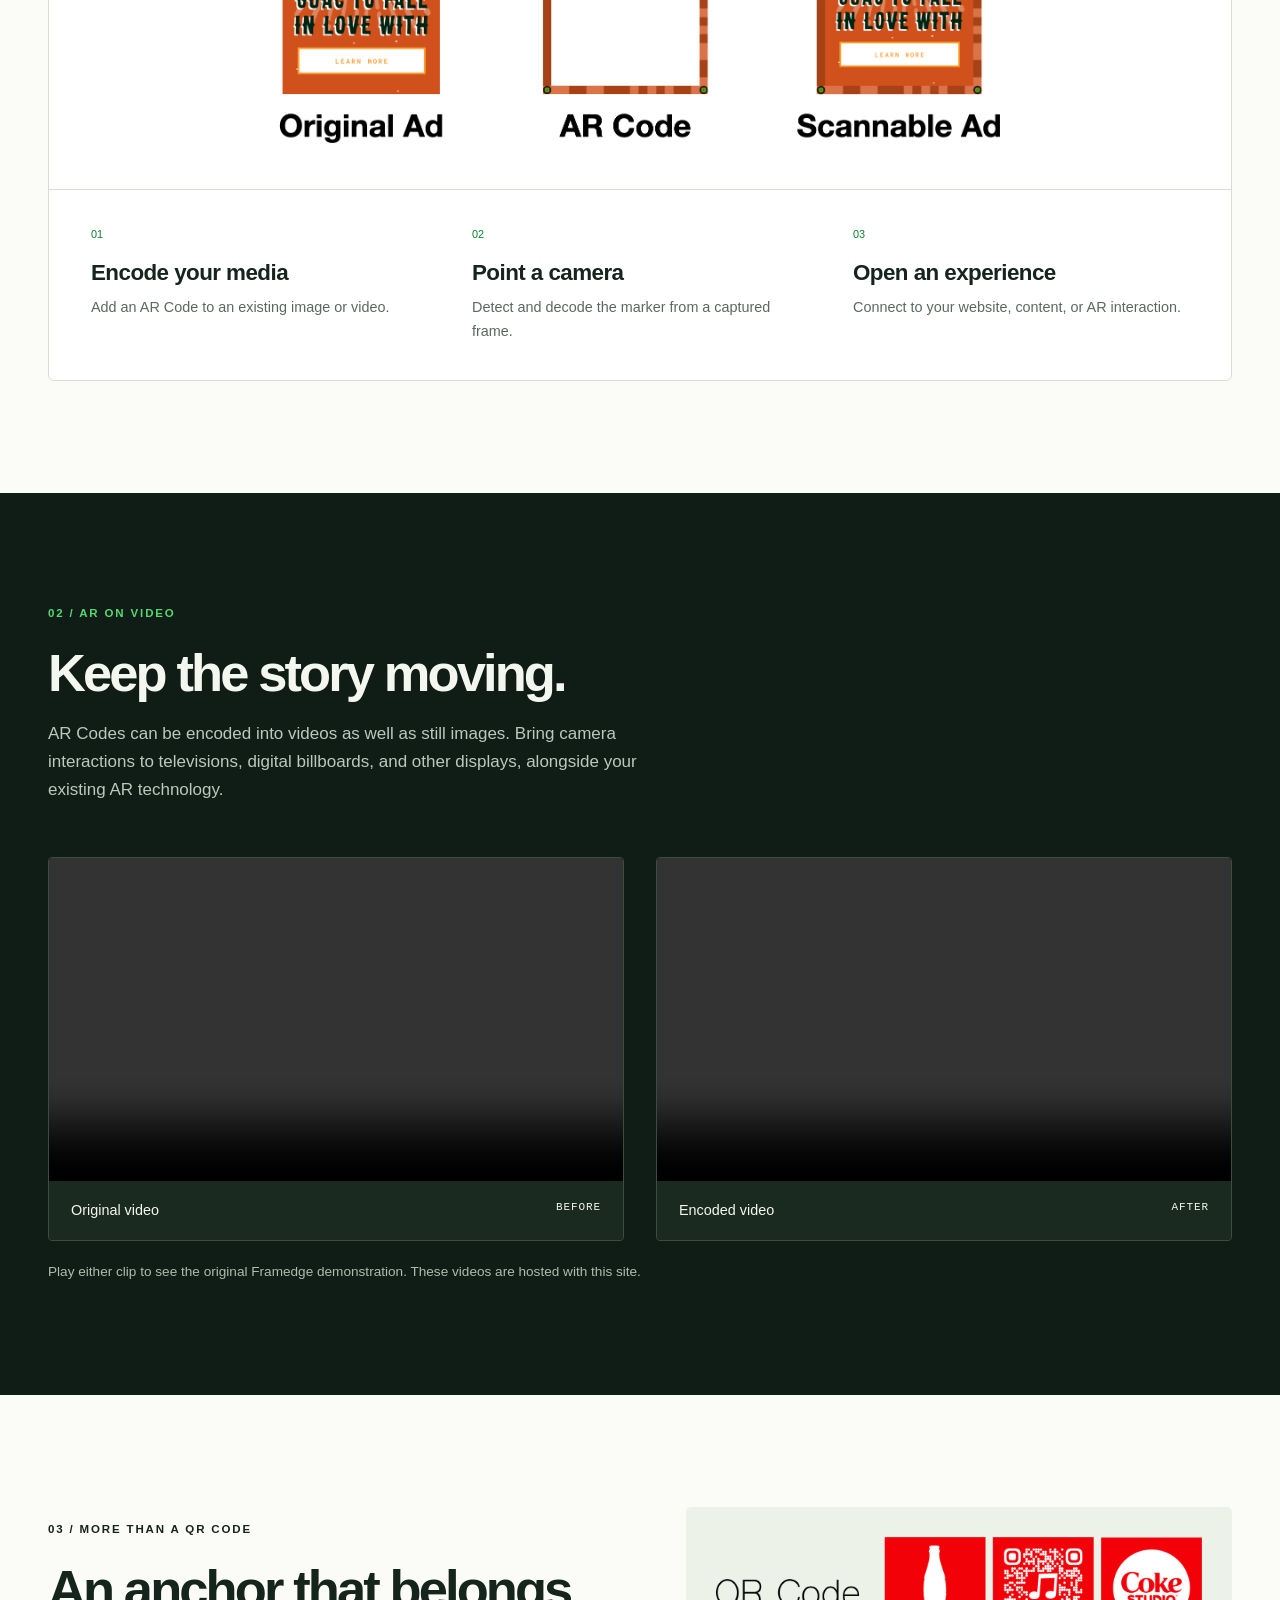
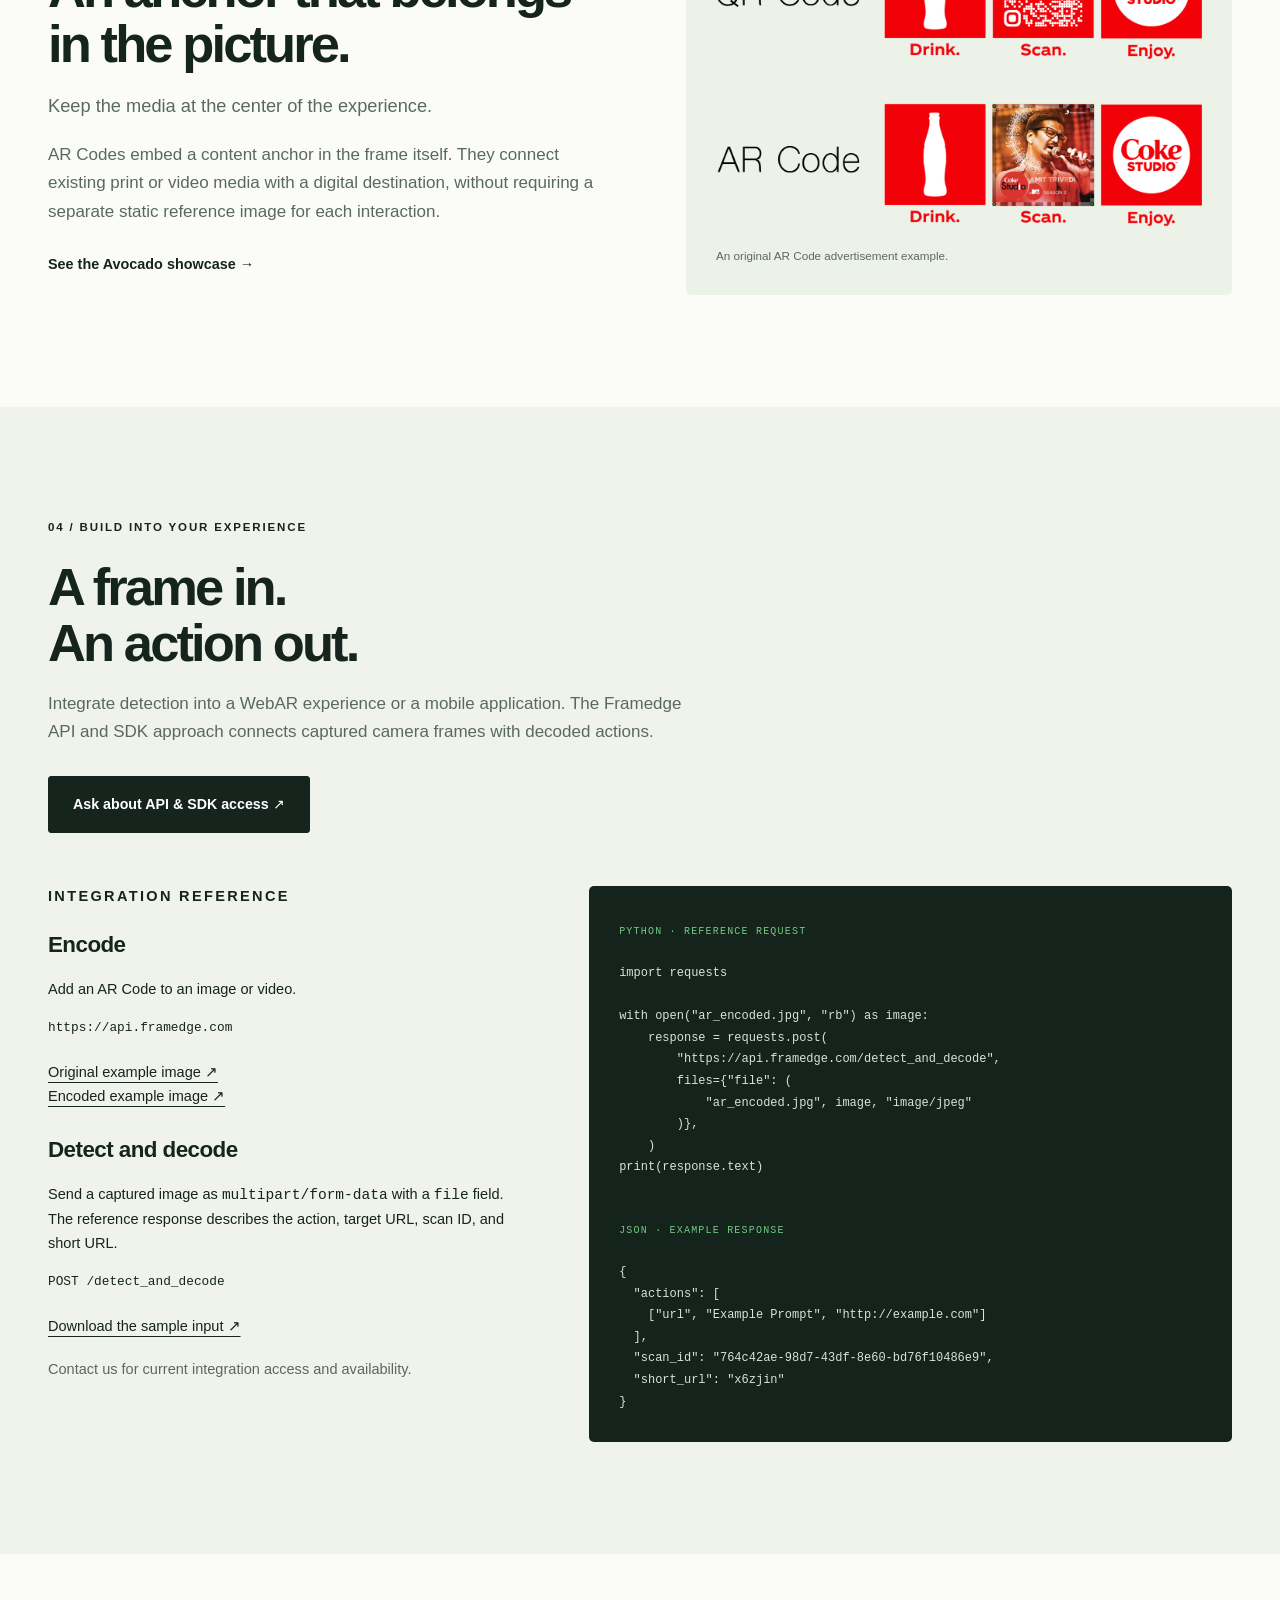
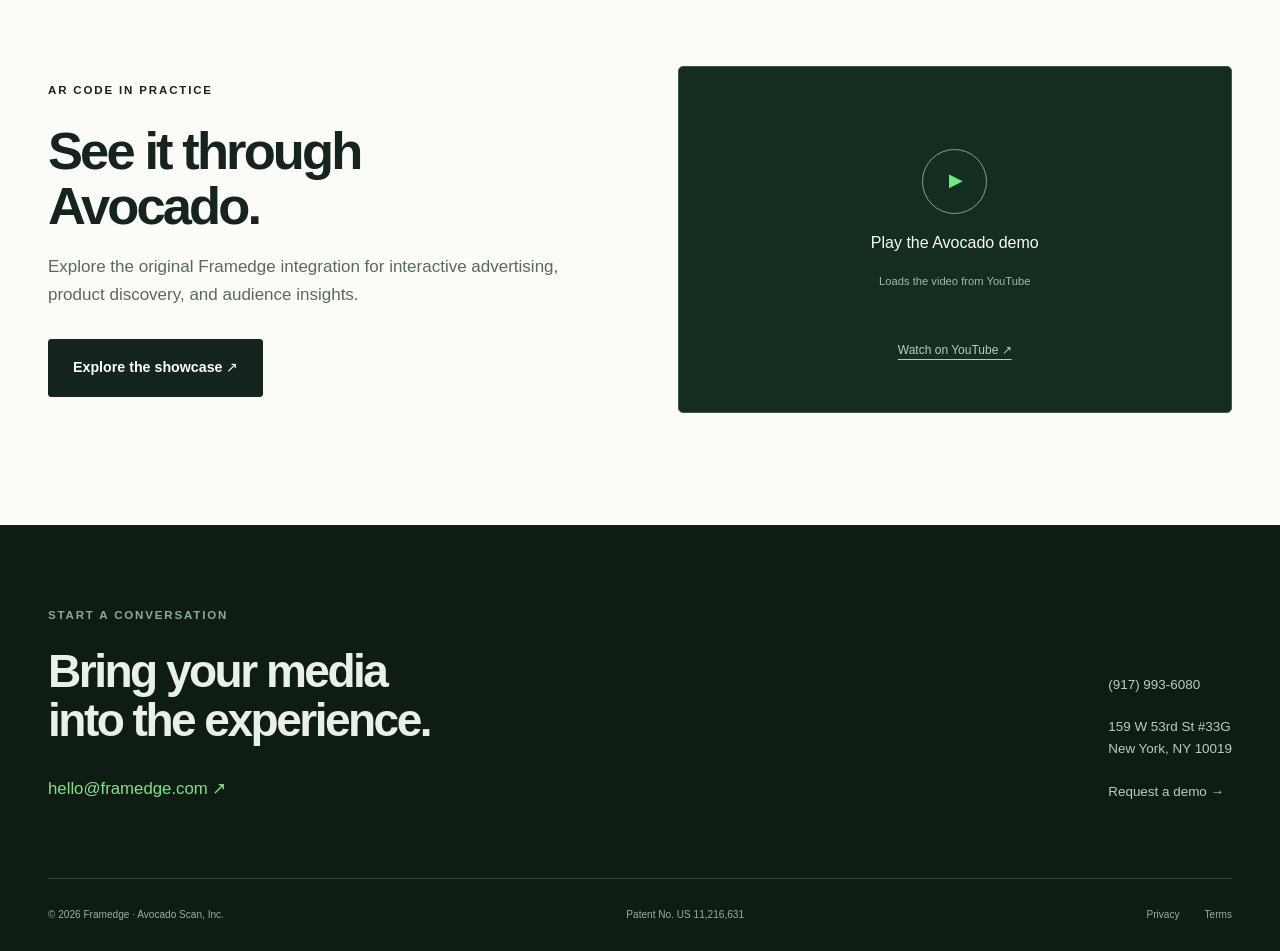
==== commit b4d09d41: "Version static assets to refresh cached mobile styles" ====
--- a/index.html
+++ b/index.html
@@ -2,7 +2,7 @@
 <html lang="en"><head><meta charset="utf-8"><meta name="viewport" content="width=device-width,initial-scale=1">
 <title>Framedge — The AR Code</title><meta name="description" content="Connect images, videos, and physical media to digital experiences with Framedge AR Codes.">
 <link rel="canonical" href="https://framedge.com/"><meta property="og:title" content="Framedge — The AR Code"><meta property="og:description" content="Connect images, videos, and physical media to digital experiences with Framedge AR Codes."><meta property="og:type" content="website"><meta property="og:url" content="https://framedge.com/"><meta property="og:image" content="https://framedge.com/assets/348a2858-framedge.png">
-<meta name="theme-color" content="#101d17"><link rel="icon" href="./assets/favicon.svg" type="image/svg+xml"><link rel="stylesheet" href="./assets/site.css"><script src="./assets/site.js" defer></script></head>
+<meta name="theme-color" content="#101d17"><link rel="icon" href="./assets/favicon.svg" type="image/svg+xml"><link rel="stylesheet" href="./assets/site.css?v=20261023-2"><script src="./assets/site.js?v=20261023-2" defer></script></head>
 <body><a class="skip" href="#main">Skip to content</a><header class="site-header"><div class="nav-wrap"><a class="brand" href="./" aria-label="Framedge home"><img src="./assets/edf0d849-fram.png" alt="Framedge" width="177" height="32"></a><button class="menu-toggle" aria-expanded="false" aria-controls="main-nav">Menu <span aria-hidden="true">＋</span></button><nav id="main-nav" aria-label="Main navigation"><a href="./" aria-current="page">AR Code</a><a href="./avocado/">Avocado</a><a href="./team/">Our team</a><a class="button small" href="./demo/">Book a demo <span aria-hidden="true">↗</span></a></nav></div></header>
 <main id="main" class="">
 <section class="hero wrap"><div class="hero-copy"><p class="eyebrow"><span class="status-dot"></span> The AR Code by Framedge</p><h1>Every frame.<br>A new <em>connection.</em></h1><p class="hero-lead">Turn images and videos into entry points for augmented reality. Encode a link into your media, then let a camera connect the physical and digital worlds.</p><div class="actions"><a class="button" href="./demo/">Explore AR Codes <span aria-hidden="true">↗</span></a><a class="text-link" href="#how-it-works">See how it works <span aria-hidden="true">↓</span></a></div><div class="hero-note">Images · Video · Print · Digital displays</div></div><figure class="hero-visual"><img class="hero-image" src="./assets/348a2858-framedge.png" alt="AR Code example over a Yosemite landscape" loading="eager" decoding="async"><figcaption><span class="scan-corner"></span><span>One image. More possibilities.</span><span class="mono">01 / AR CODE</span></figcaption></figure></section>
--- a/assets/site.css
+++ b/assets/site.css
@@ -4,3 +4,4 @@
 @media(max-width:1050px){.wrap{width:calc(100% - 64px)}.hero{gap:35px;min-height:650px;padding-block:65px}.hero h1{font-size:4.8rem}.hero .hero-lead{font-size:.98rem}.site-header nav{gap:22px}.hero-note{margin-top:30px}.hero-visual figcaption .mono{display:none}.section{padding-block:85px}.split,.showcase,.reference{gap:45px}.person>img{height:370px}.contact-layout{gap:50px}.avocado-hero{gap:40px}.three-columns{gap:30px}.three-columns h2{font-size:2rem}.compatibility b{padding-inline:11px}.footer-bottom{flex-wrap:wrap}}
 @media(max-width:760px){body{font-size:16px}.wrap{width:calc(100% - 40px)}.nav-wrap{width:calc(100% - 40px);min-height:74px}.brand img{width:148px}.menu-toggle{display:flex;align-items:center;gap:16px;border:0;background:transparent;padding:10px 0;font-size:.82rem}.menu-toggle span{font-size:22px}.site-header nav{display:none;position:absolute;top:74px;left:0;right:0;background:var(--paper);border-bottom:1px solid var(--line);padding:20px;flex-direction:column;align-items:stretch;gap:20px}.site-header nav.open{display:flex}.site-header nav>a:not(.button){padding:5px}.hero{grid-template-columns:1fr;gap:40px;min-height:0;padding-block:48px}.hero-copy{padding-block:0}.hero h1{font-size:clamp(3.7rem,11vw,5.8rem)}.hero .hero-lead{margin-top:26px;max-width:550px}.eyebrow{font-size:.63rem;margin-bottom:20px}.actions{gap:17px;margin-top:27px}.button{padding:15px 20px;font-size:.8rem;gap:24px}.text-link{font-size:.8rem}.hero-note{margin-top:28px;font-size:.62rem}.hero-visual{max-width:580px;width:100%;margin:auto}.hero-visual figcaption{font-size:.62rem;padding:14px 17px}.compatibility>.wrap{flex-direction:column;align-items:flex-start;gap:8px}.compatibility{padding-block:20px}.compatibility p{font-size:.71rem}.compatibility b{padding-inline:9px}.section{padding-block:65px}.section-intro{margin-bottom:30px}h2{font-size:2.55rem}.diagram-panel>img{padding:23px 10px}.steps{grid-template-columns:1fr;gap:26px;padding:26px}.steps span{margin-bottom:8px}.steps h3{font-size:1.15rem}.steps p{margin-top:6px}.comparison{grid-template-columns:1fr;gap:25px}.comparison figcaption{padding:15px 17px;font-size:.8rem}.split,.showcase,.reference,.avocado-hero,.contact-layout{grid-template-columns:1fr;gap:36px}.split>div>h2 br{display:none}.light-panel{padding:22px}.code-panel{padding:23px 20px}.code-panel pre{font-size:10px}.youtube-facade{min-height:250px}.youtube-facade iframe{min-height:250px}.site-footer{padding:58px 20px 0}.footer-top{flex-direction:column;gap:40px;padding-bottom:45px}.footer-contact{align-self:start}.footer-bottom{align-items:start;flex-direction:column;gap:14px;padding-block:25px}.footer-email{font-size:1rem}.page-hero{padding-block:60px 45px}.page-hero h1{font-size:3.7rem}.people-grid{grid-template-columns:1fr;gap:50px;padding-bottom:70px}.person>img{height:auto;max-height:520px;aspect-ratio:1.1;object-fit:cover}.person h2{font-size:2rem}.contact-layout{padding-bottom:70px}.contact-layout form{padding:25px 20px}.three-columns{grid-template-columns:1fr;gap:38px}.three-columns h2{font-size:2.3rem}.gallery{grid-template-columns:1fr 1fr;gap:12px}.gallery img{padding:8px}.legal{padding-block:60px 75px}.faq summary{font-size:.98rem}.hero-lead{font-size:1rem}.avocado-hero>img{max-height:350px;object-fit:contain}}
 @media(prefers-reduced-motion:reduce){html{scroll-behavior:auto}*,*::before,*::after{transition:none!important;animation:none!important}}
+.youtube-facade{width:100%;min-width:0}
